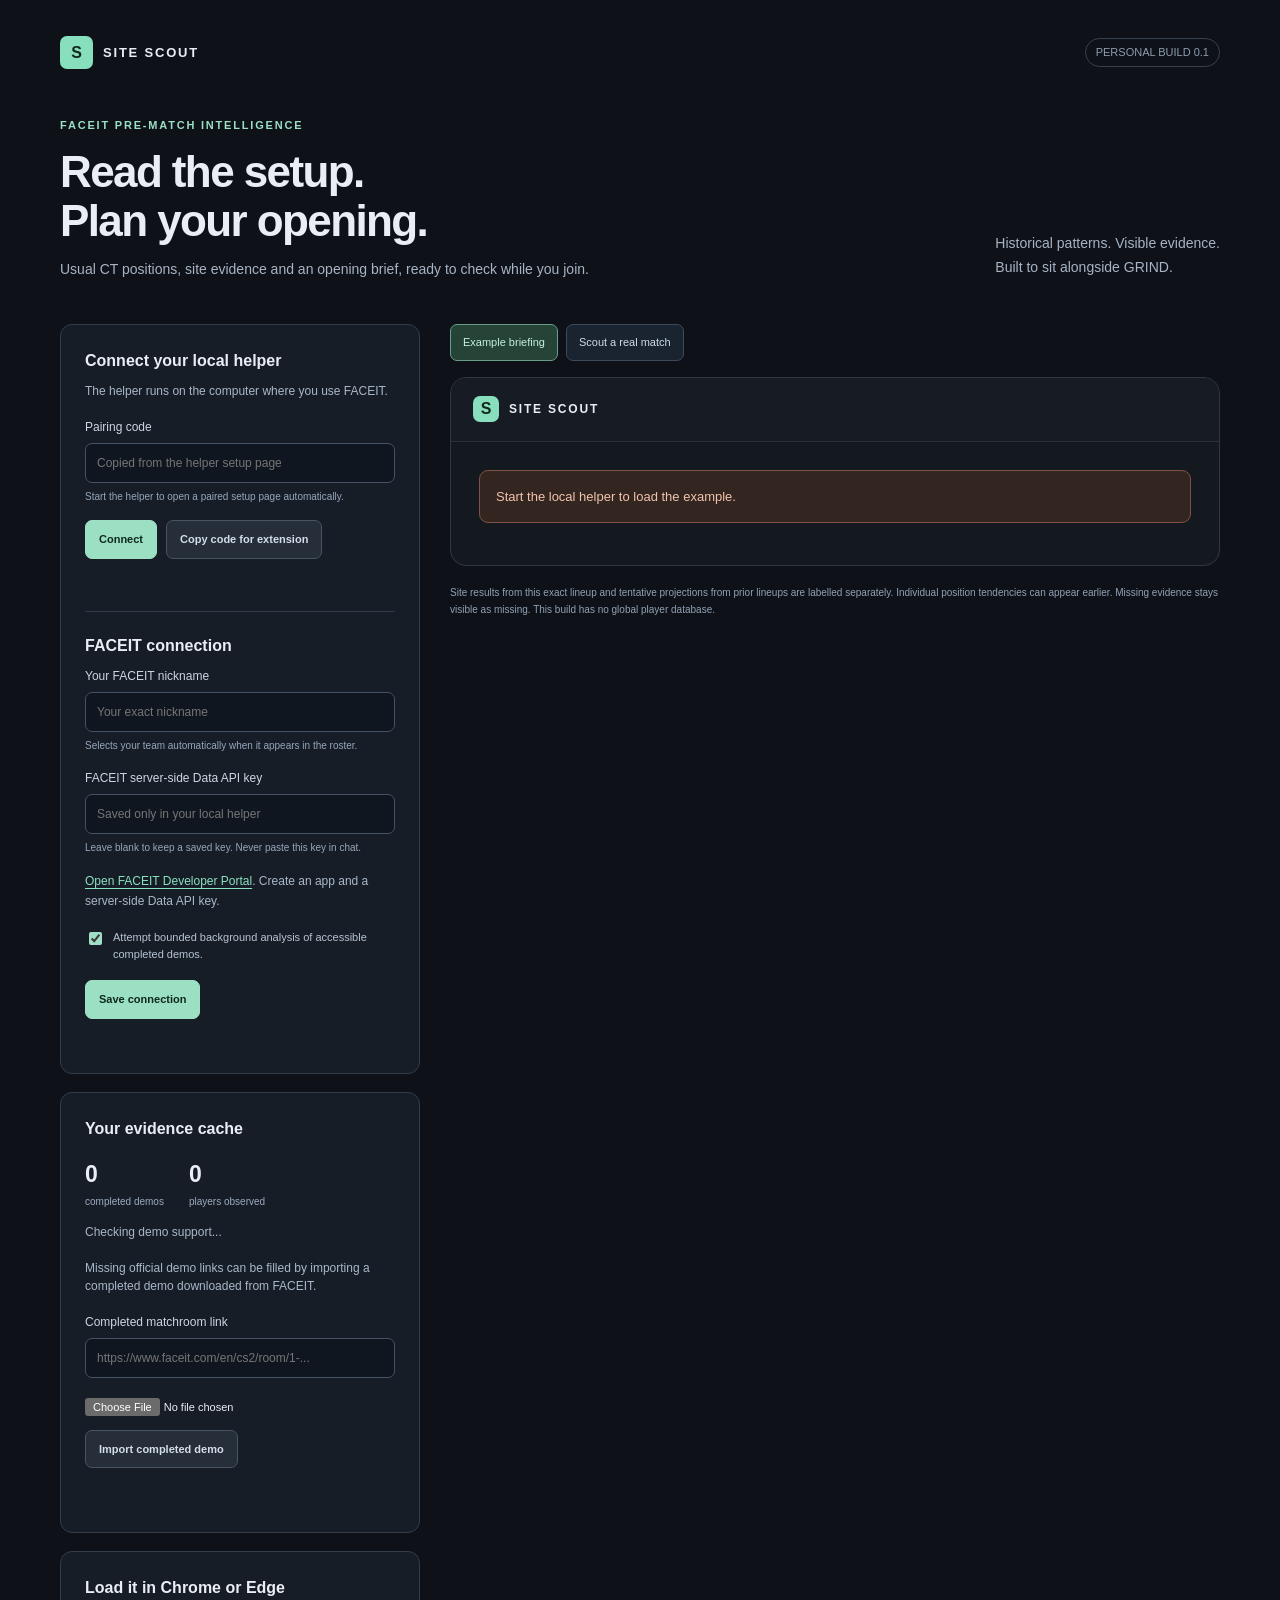
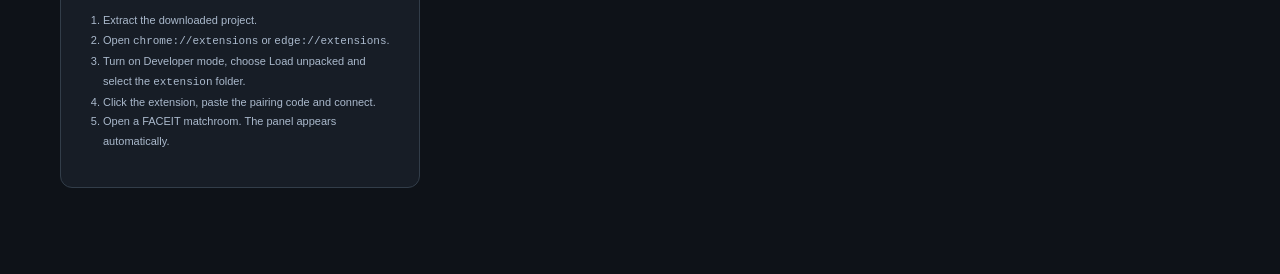
==== extension/dashboard.html @ 71741659 "Build Site Scout extension, local scouting service and project website" ====
<!doctype html>
<html lang="en"><head><meta charset="utf-8"><meta name="viewport" content="width=device-width,initial-scale=1"><title>Site Scout | Pre-match briefing</title><link rel="stylesheet" href="styles.css"><script src="ui.js" defer></script><script src="dashboard.js" defer></script></head>
<body class="site-scout-app"><main class="app-wrap">
  <header class="app-top"><div class="scout-brand"><span class="scout-mark">S</span><span>SITE SCOUT</span></div><span class="app-version">PERSONAL BUILD 0.1</span></header>
  <section class="app-hero"><div><div class="eyebrow">FACEIT PRE-MATCH INTELLIGENCE</div><h1>Read the setup.<br>Plan your opening.</h1><p>Usual CT positions, site evidence and an opening brief, ready to check while you join.</p></div><p class="app-smallprint">Historical patterns. Visible evidence.<br>Built to sit alongside GRIND.</p></section>
  <div class="app-layout"><aside class="setup-column">
    <section class="setup-card"><h2>Connect your local helper</h2><p>The helper runs on the computer where you use FACEIT.</p>
      <label class="field">Pairing code<input id="pairToken" type="password" autocomplete="off" placeholder="Copied from the helper setup page"><small>Start the helper to open a paired setup page automatically.</small></label>
      <div class="button-row"><button id="pairButton" class="scout-button">Connect</button><button id="copyPair" class="scout-button secondary">Copy code for extension</button></div><div id="connectionStatus" class="app-status" role="status"></div>
      <hr><h2>FACEIT connection</h2><label class="field">Your FACEIT nickname<input id="nickname" autocomplete="off" placeholder="Your exact nickname"><small>Selects your team automatically when it appears in the roster.</small></label>
      <label class="field">FACEIT server-side Data API key<input id="faceitKey" type="password" autocomplete="off" placeholder="Saved only in your local helper"><small>Leave blank to keep a saved key. Never paste this key in chat.</small></label>
      <p class="setup-help"><a href="https://developers.faceit.com/" target="_blank" rel="noopener noreferrer">Open FACEIT Developer Portal</a>. Create an app and a server-side Data API key.</p>
      <label class="checkbox"><input type="checkbox" id="autoDemos" checked><span>Attempt bounded background analysis of accessible completed demos.</span></label>
      <button id="saveConfig" class="scout-button">Save connection</button><div id="configStatus" class="app-status" role="status"></div>
    </section>
    <section class="setup-card"><h2>Your evidence cache</h2><div class="app-counter-row"><div><strong id="demoCount">0</strong><span>completed demos</span></div><div><strong id="playerCount">0</strong><span>players observed</span></div></div><p id="parserStatus">Checking demo support...</p><p>Missing official demo links can be filled by importing a completed demo downloaded from FACEIT.</p>
      <label class="field">Completed matchroom link<input id="importMatch" placeholder="https://www.faceit.com/en/cs2/room/1-..."></label><input class="import-file" id="demoFile" type="file" accept=".dem,.gz,.bz2,.zst"><button id="importDemo" class="scout-button secondary">Import completed demo</button><div id="importStatus" class="app-status" role="status"></div><ul id="events" class="timeline"></ul>
    </section>
    <section class="setup-card"><h2>Load it in Chrome or Edge</h2><ol><li>Extract the downloaded project.</li><li>Open <code>chrome://extensions</code> or <code>edge://extensions</code>.</li><li>Turn on Developer mode, choose Load unpacked and select the <code>extension</code> folder.</li><li>Click the extension, paste the pairing code and connect.</li><li>Open a FACEIT matchroom. The panel appears automatically.</li></ol></section>
  </aside><section class="preview-column"><div class="app-tab-row"><button id="previewTab" class="active">Example briefing</button><button id="liveTab">Scout a real match</button></div>
    <div id="liveControls" class="app-live-controls" hidden><label class="field">FACEIT matchroom link<input id="matchLink" placeholder="https://www.faceit.com/en/cs2/room/1-..."></label><div class="button-row"><select id="mapSelect" aria-label="Confirmed map"><option value="">Detect selected map</option><option value="de_mirage">Mirage</option><option value="de_dust2">Dust2</option><option value="de_inferno">Inferno</option><option value="de_ancient">Ancient</option><option value="de_anubis">Anubis</option><option value="de_nuke">Nuke</option><option value="de_train">Train</option><option value="de_overpass">Overpass</option><option value="de_vertigo">Vertigo</option><option value="de_cache">Cache</option></select><button id="scoutButton" class="scout-button">Build briefing</button></div><div id="scoutStatus" class="app-status" role="status"></div></div>
    <div id="briefing"></div><p class="app-smallprint">Site results from this exact lineup and tentative projections from prior lineups are labelled separately. Individual position tendencies can appear earlier. Missing evidence stays visible as missing. This build has no global player database.</p>
  </section></div>
</main></body></html>
---- extension/styles.css ----
:host,.site-scout-app{font-family:Inter,-apple-system,BlinkMacSystemFont,"Segoe UI",sans-serif;color:#e9edf4;font-size:13px;line-height:1.5;color-scheme:dark}
*{box-sizing:border-box}button,input,select{font:inherit}button,select{cursor:pointer}button:focus-visible,input:focus-visible,select:focus-visible,summary:focus-visible,a:focus-visible{outline:2px solid #89e2c0;outline-offset:3px}button:disabled{opacity:.5;cursor:wait}button{transition:background .15s ease,border-color .15s ease}a{color:#89e2c0;text-underline-offset:3px}[hidden]{display:none!important}
.scout-shell{background:#14181f;border:1px solid #313842;border-radius:16px;overflow:hidden;box-shadow:0 18px 65px #0005;color:#e9edf4;font-size:13px;text-align:left}
.scout-header{height:64px;padding:0 22px;display:flex;align-items:center;justify-content:space-between;border-bottom:1px solid #2b313a;background:#171c24}
.scout-brand{display:flex;align-items:center;gap:10px;font-size:12px;font-weight:750;letter-spacing:1.8px}.scout-mark{display:grid;place-items:center;background:#88dfbd;width:26px;height:26px;color:#12281f;border-radius:7px;font-size:16px;letter-spacing:0;font-weight:800}.scout-actions{display:flex;gap:6px}.scout-icon{border:1px solid #39414c;background:transparent;color:#c1c9d5;border-radius:7px;padding:5px 9px;font-size:11px}.scout-icon:hover{background:#252d38}
.scout-body{padding:24px;max-height:calc(100vh - 210px);overflow:auto;scrollbar-width:thin;scrollbar-color:#46515e transparent}.scout-overline{font-size:10px;letter-spacing:1.6px;font-weight:700;color:#99a6b8;margin-bottom:8px}.scout-heading{display:flex;align-items:center;justify-content:space-between;gap:10px}.scout-title{font-size:27px;letter-spacing:-.8px;line-height:1.2;margin:0;color:#f3f5f8;font-weight:650}.scout-badge{font-size:10px;padding:4px 8px;border:1px solid #384846;border-radius:100px;color:#a8d6c5;white-space:nowrap}.scout-subtitle{color:#a6b2c3;margin:7px 0 19px}.scout-muted{color:#a2adbd;font-size:11px}.scout-metrics{display:grid;grid-template-columns:repeat(3,1fr);border-block:1px solid #2c333c;padding:15px 0;margin-bottom:20px}.scout-metric{display:flex;flex-direction:column;gap:3px}.scout-metric+.scout-metric{padding-left:15px;border-left:1px solid #303742}.scout-metric strong{font-size:19px;font-weight:600;letter-spacing:-.4px}.scout-metric span{font-size:10px;color:#a4b0c0}
.scout-findings{display:grid;gap:10px;margin-bottom:24px}.scout-finding{padding:16px;border:1px solid #333c47;border-radius:10px;background:#1b212a}.scout-priority{background:#1a2a26;border-color:#355649}.scout-confidence{text-transform:uppercase;letter-spacing:1px;font-size:9px;color:#afbcd0;margin-bottom:7px}.scout-priority .scout-confidence{color:#9bddc2}.scout-finding h3{font-size:15px;font-weight:600;line-height:1.4;margin:0 0 7px;letter-spacing:-.2px}.scout-finding p{font-size:12px;color:#bac5d2;margin:0 0 10px}.scout-finding small{display:block;font-size:10px;color:#a8b5c4}.scout-section-head{display:flex;align-items:center;justify-content:space-between;gap:6px;margin-bottom:12px}.scout-section-head h3,.scout-site-title{font-size:13px;font-weight:600;margin:0}.scout-section-head span{font-size:9px}
.scout-zones{display:grid;grid-template-columns:1fr 1fr 1fr;gap:8px;margin-bottom:14px}.scout-zone{border:1px solid #343c46;min-height:100px;border-radius:9px;padding:11px 9px;background:#191f27}.scout-zone-label{font-size:9px;letter-spacing:1px;color:#a5b4c7;font-weight:700;margin-bottom:10px}.scout-player-chip{display:block;padding:3px 0;color:#cfe4db;font-size:11px;overflow-wrap:anywhere}
.scout-player{border-bottom:1px solid #2b333e}.scout-player summary{padding:13px 0;display:flex;justify-content:space-between;align-items:center;cursor:pointer;list-style:none;gap:12px}.scout-player summary>div{display:flex;flex-direction:column;gap:2px}.scout-player summary strong{font-size:12px;font-weight:550;overflow-wrap:anywhere}.scout-round-count{font-size:10px;color:#a9b6c7;white-space:nowrap}.scout-player summary::-webkit-details-marker{display:none}.scout-player-detail{padding:0 0 14px;color:#bec8d5;font-size:11px}.scout-player-detail p{margin:5px 0 10px}.scout-place{display:inline-block;border:1px solid #3b4552;border-radius:5px;font-size:10px;padding:3px 5px;margin:0 5px 5px 0}
.scout-site-title{margin-top:23px;margin-bottom:12px}.scout-sites{display:grid;grid-template-columns:1fr 1fr;gap:9px}.scout-site{border:1px solid #343e4b;border-radius:9px;padding:13px;display:flex;flex-direction:column;gap:5px}.scout-site strong{font-size:12px;font-weight:550}.scout-site-rate{font-size:24px;font-weight:600;letter-spacing:-.7px;color:#bce8d6}.scout-site small{font-size:9px;color:#a4b3c7}.scout-site>.scout-muted{font-size:9px}.scout-footer{margin-top:23px;display:flex;align-items:center;justify-content:space-between;gap:10px}.scout-button{border:1px solid #a0e1c6;color:#10281e;background:#9be0c3;font-size:11px;font-weight:650;padding:10px 13px;border-radius:7px}.scout-button:hover{background:#b5ecd6}.scout-button.secondary{color:#d4dde9;background:#252e39;border-color:#475464}.scout-method{border-top:1px solid #303844;margin-top:18px;padding-top:12px;color:#9eacbe;font-size:10px}.scout-method summary{cursor:pointer}.scout-method p{font-size:10px;line-height:1.6}.scout-error{border:1px solid #805246;background:#33251f;color:#f1c4ae;padding:16px;border-radius:9px;margin-bottom:14px}.scout-empty{padding:25px 0;color:#b6c1d0}.scout-notice{color:#dfc89f;background:#302a20;padding:11px;border-radius:7px;font-size:11px}.scout-preview-banner{padding:10px 12px;background:#3c3020;border:1px solid #80643c;border-radius:7px;color:#f2d4a6;font-size:10px;font-weight:650;margin-bottom:20px;letter-spacing:.4px}.scout-team-button{display:block;width:100%;padding:14px;color:#d6e2ef;background:#222c37;border:1px solid #455163;border-radius:8px;margin-top:10px;text-align:left;font-size:12px}.scout-inline-controls{padding:9px;background:#171c24;border:1px solid #313842;border-top:0;border-radius:0 0 10px 10px;margin:0 10px}.scout-inline-controls select{width:100%;padding:6px;background:#202833;border:1px solid #465365;border-radius:5px;color:#c5d3e3;font-size:11px}.scout-reopen{float:right}
/* Setup and local preview */
body.site-scout-app{margin:0;background:#0e1218;min-height:100vh}.app-wrap{max-width:1240px;margin:0 auto;padding:36px 40px 70px}.app-top{display:flex;align-items:center;justify-content:space-between;margin-bottom:48px}.app-top .scout-brand{font-size:13px}.app-top .scout-mark{width:33px;height:33px}.app-top .app-version{font-size:11px;color:#8d9caf;border:1px solid #36414d;padding:5px 10px;border-radius:100px}.app-hero{display:flex;align-items:flex-end;justify-content:space-between;margin-bottom:30px;gap:30px}.eyebrow{color:#9bdfc5;font-size:11px;letter-spacing:1.8px;font-weight:700}.app-hero h1{font-size:44px;line-height:1.12;letter-spacing:-1.6px;font-weight:550;margin:13px 0}.app-hero p{font-size:14px;color:#a7b4c5;max-width:550px}.app-layout{display:grid;grid-template-columns:360px minmax(400px,1fr);gap:30px;align-items:start}.setup-card{background:#171d26;border:1px solid #323d49;border-radius:12px;padding:24px;margin-bottom:18px}.setup-card h2{font-size:16px;font-weight:600;margin:0 0 9px}.setup-card p{font-size:12px;color:#a8b7c9;margin:0 0 18px}.field{display:block;margin-bottom:16px;font-size:12px;color:#ccd6e2}.field input,.field select{width:100%;display:block;margin-top:7px;padding:10px 11px;color:#e2eaf3;border:1px solid #445267;background:#101620;border-radius:7px;font-size:12px}.field small{display:block;color:#95a6bc;margin-top:6px;font-size:10px}.checkbox{display:flex;align-items:flex-start;gap:8px;font-size:11px;color:#b6c4d5;margin-bottom:18px}.checkbox input{margin-top:3px;accent-color:#a0dfc5}.button-row{display:flex;gap:9px;flex-wrap:wrap}.app-status{font-size:11px;color:#bdd6cb;min-height:18px;margin-top:12px;overflow-wrap:anywhere}.app-status.error{color:#f3b9a6}.app-counter-row{display:flex;gap:25px;margin:16px 0 12px}.app-counter-row strong{font-size:23px;font-weight:550;display:block}.app-counter-row span{color:#9aabc0;font-size:10px}.timeline{list-style:none;padding:0;margin:10px 0 0}.timeline li{font-size:10px;color:#b6c4d4;padding:10px 0;border-top:1px solid #303b48}.timeline time{display:block;color:#879ab1;margin-bottom:4px}.preview-column .scout-shell{box-shadow:none}.preview-column .scout-body{max-height:none;padding:28px}.app-smallprint{font-size:10px;color:#92a1b5;margin-top:18px;line-height:1.7}.app-tab-row{display:flex;gap:8px;margin-bottom:16px}.app-tab-row button{border:1px solid #3d4b5d;background:#1a2330;color:#d0dbe9;padding:9px 12px;border-radius:7px;font-size:11px}.app-tab-row button.active{background:#254337;border-color:#689e87;color:#c5f0df}.setup-help{font-size:11px;color:#a9b9cc;margin:15px 0;line-height:1.7}.setup-help code{color:#c9e5d8}.setup-card hr{border:0;border-top:1px solid #303c4b;margin:22px 0}.app-live-controls{background:#171e28;border:1px solid #344151;border-radius:10px;padding:18px;margin-bottom:16px}.app-live-controls .field{margin-bottom:12px}.app-live-controls .button-row{align-items:center}.import-file{font-size:11px;max-width:100%;margin:4px 0 14px}.setup-card ol{padding-left:18px;font-size:11px;color:#aab9cc;line-height:1.8}.loading-dot{width:7px;height:7px;background:#a6e6cd;border-radius:50%;display:inline-block;margin-right:7px}
@media(min-width:1100px){.preview-column .scout-findings{grid-template-columns:1fr 1fr}.preview-column .scout-priority{grid-column:1 / -1}.preview-column .scout-zones{gap:12px}.preview-column .scout-zone{padding:15px}.preview-column .scout-player summary{padding:14px 0}.preview-column .scout-title{font-size:31px}}
@media(max-width:850px){.app-wrap{padding:24px 20px}.app-layout{grid-template-columns:1fr}.app-hero{display:block}.app-hero h1{font-size:34px}.app-top{margin-bottom:30px}.setup-column{display:grid;grid-template-columns:1fr 1fr;gap:14px}.setup-card{margin-bottom:0}.setup-card:first-child{grid-column:1 / -1}}
@media(max-width:520px){.setup-column{display:block}.setup-card{margin-bottom:14px}.app-hero h1{font-size:30px}.scout-body{padding:18px}.scout-metric+.scout-metric{padding-left:10px}.scout-section-head{display:block}.scout-badge{font-size:9px}.scout-heading{align-items:flex-start}.scout-footer>.scout-muted{font-size:9px}.app-wrap{padding-inline:14px}}
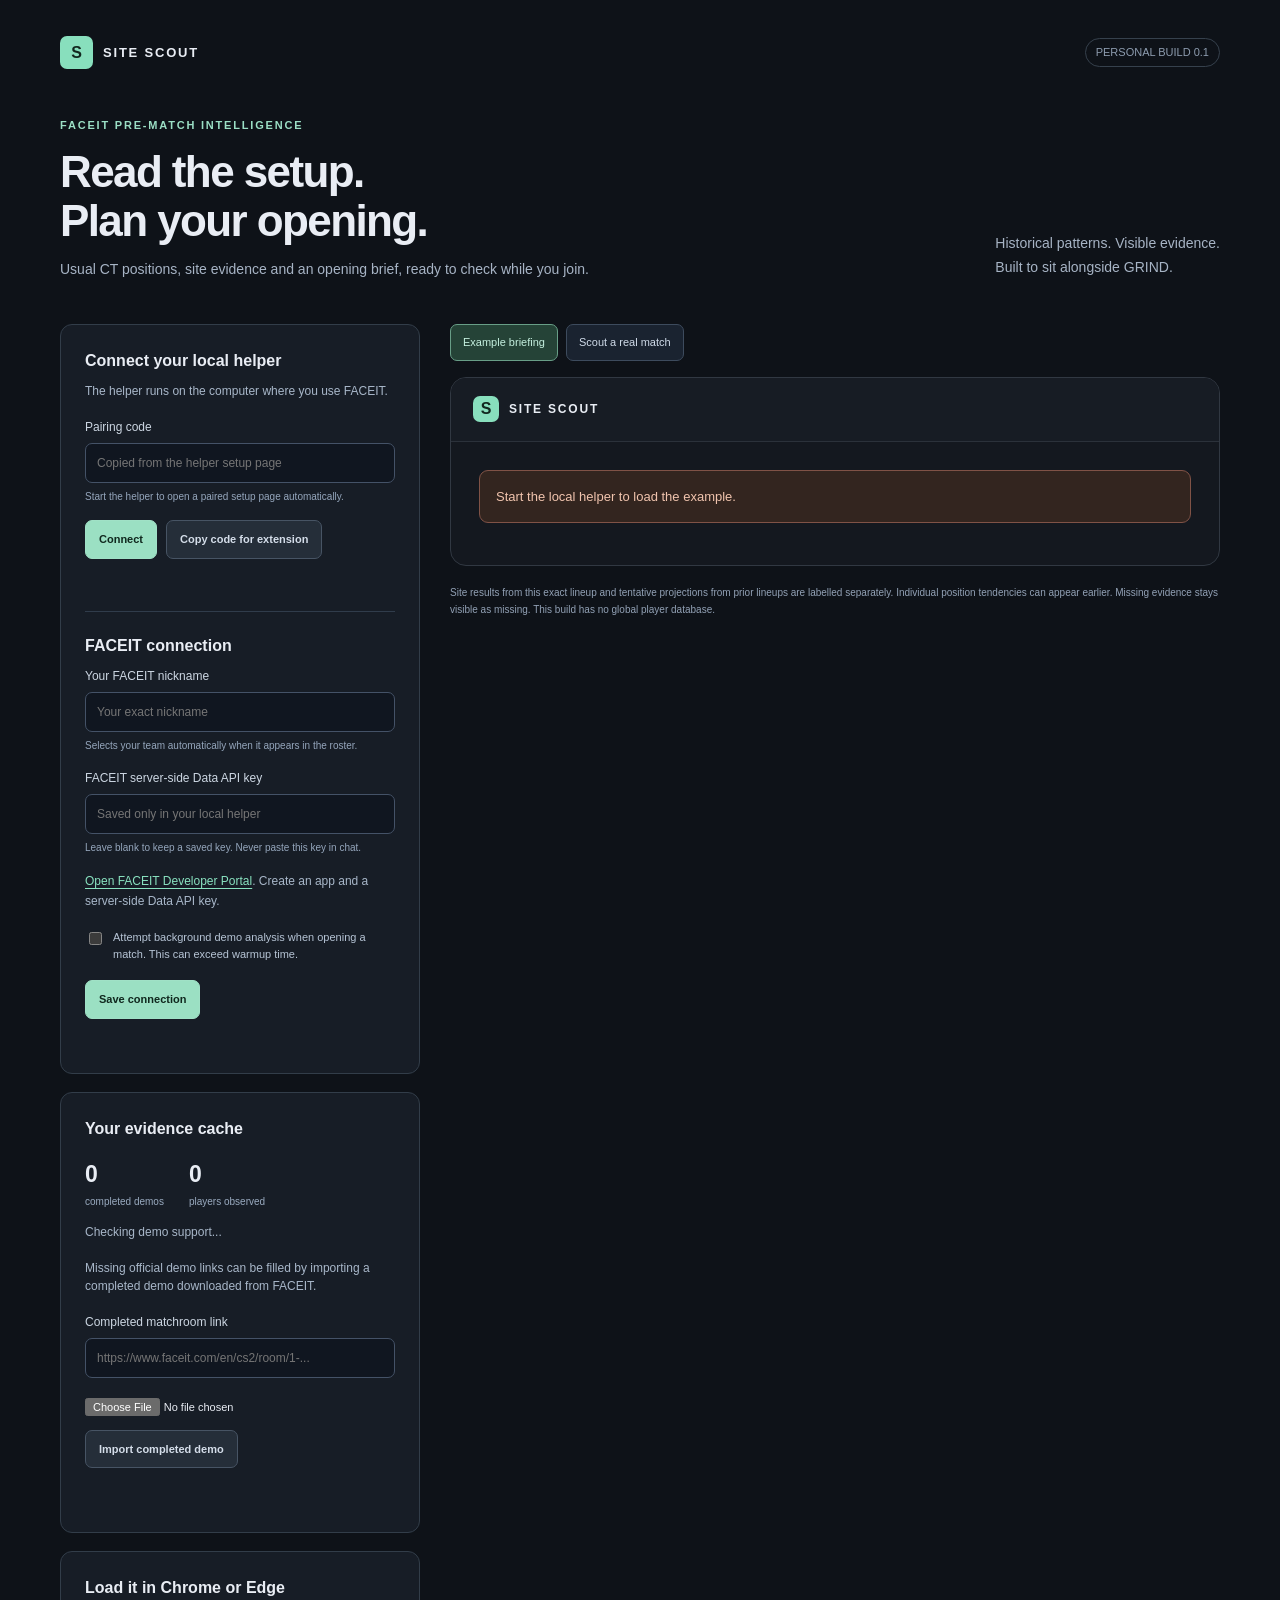
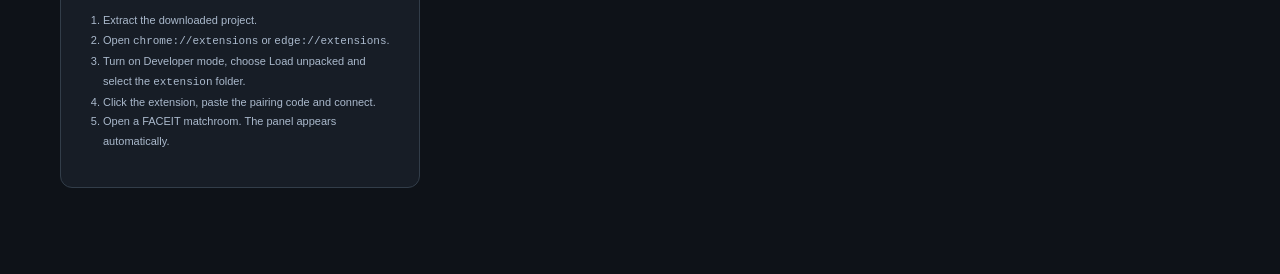
==== commit 22036fe6: "Hold out historical matches and disable on-match demo retrieval by default" ====
--- a/extension/dashboard.html
+++ b/extension/dashboard.html
@@ -10,7 +10,7 @@
       <hr><h2>FACEIT connection</h2><label class="field">Your FACEIT nickname<input id="nickname" autocomplete="off" placeholder="Your exact nickname"><small>Selects your team automatically when it appears in the roster.</small></label>
       <label class="field">FACEIT server-side Data API key<input id="faceitKey" type="password" autocomplete="off" placeholder="Saved only in your local helper"><small>Leave blank to keep a saved key. Never paste this key in chat.</small></label>
       <p class="setup-help"><a href="https://developers.faceit.com/" target="_blank" rel="noopener noreferrer">Open FACEIT Developer Portal</a>. Create an app and a server-side Data API key.</p>
-      <label class="checkbox"><input type="checkbox" id="autoDemos" checked><span>Attempt bounded background analysis of accessible completed demos.</span></label>
+      <label class="checkbox"><input type="checkbox" id="autoDemos"><span>Attempt background demo analysis when opening a match. This can exceed warmup time.</span></label>
       <button id="saveConfig" class="scout-button">Save connection</button><div id="configStatus" class="app-status" role="status"></div>
     </section>
     <section class="setup-card"><h2>Your evidence cache</h2><div class="app-counter-row"><div><strong id="demoCount">0</strong><span>completed demos</span></div><div><strong id="playerCount">0</strong><span>players observed</span></div></div><p id="parserStatus">Checking demo support...</p><p>Missing official demo links can be filled by importing a completed demo downloaded from FACEIT.</p>
